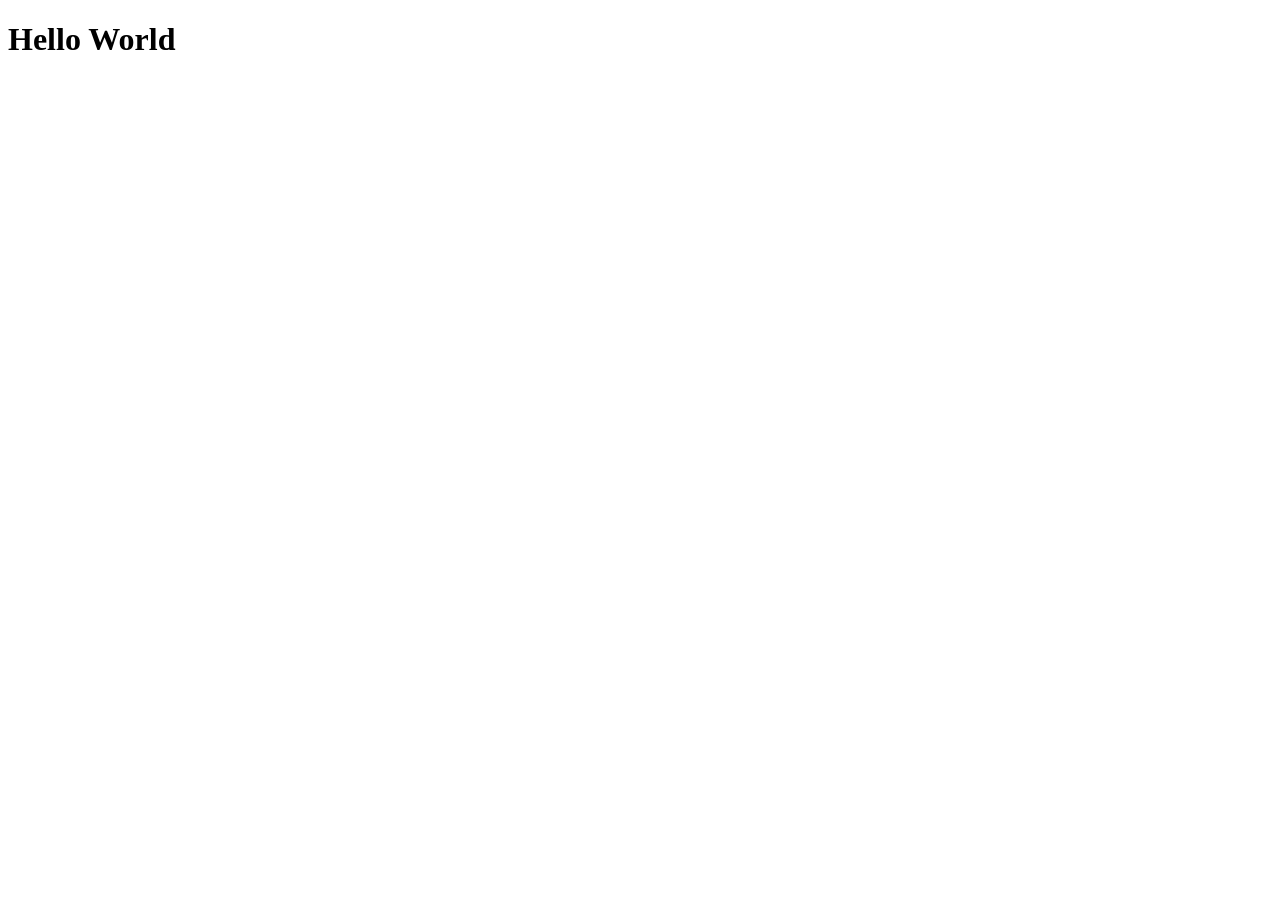
==== index.html @ a29b01ba "Create index.html with Hello World Co-authored-by: sbarth <1478929+sbarth@users.noreply.github.com>" ====
<!DOCTYPE html>
<html lang="en">
<head>
    <meta charset="UTF-8">
    <meta name="viewport" content="width=device-width, initial-scale=1.0">
    <title>Homepage</title>
</head>
<body>
    <h1>Hello World</h1>
</body>
</html>
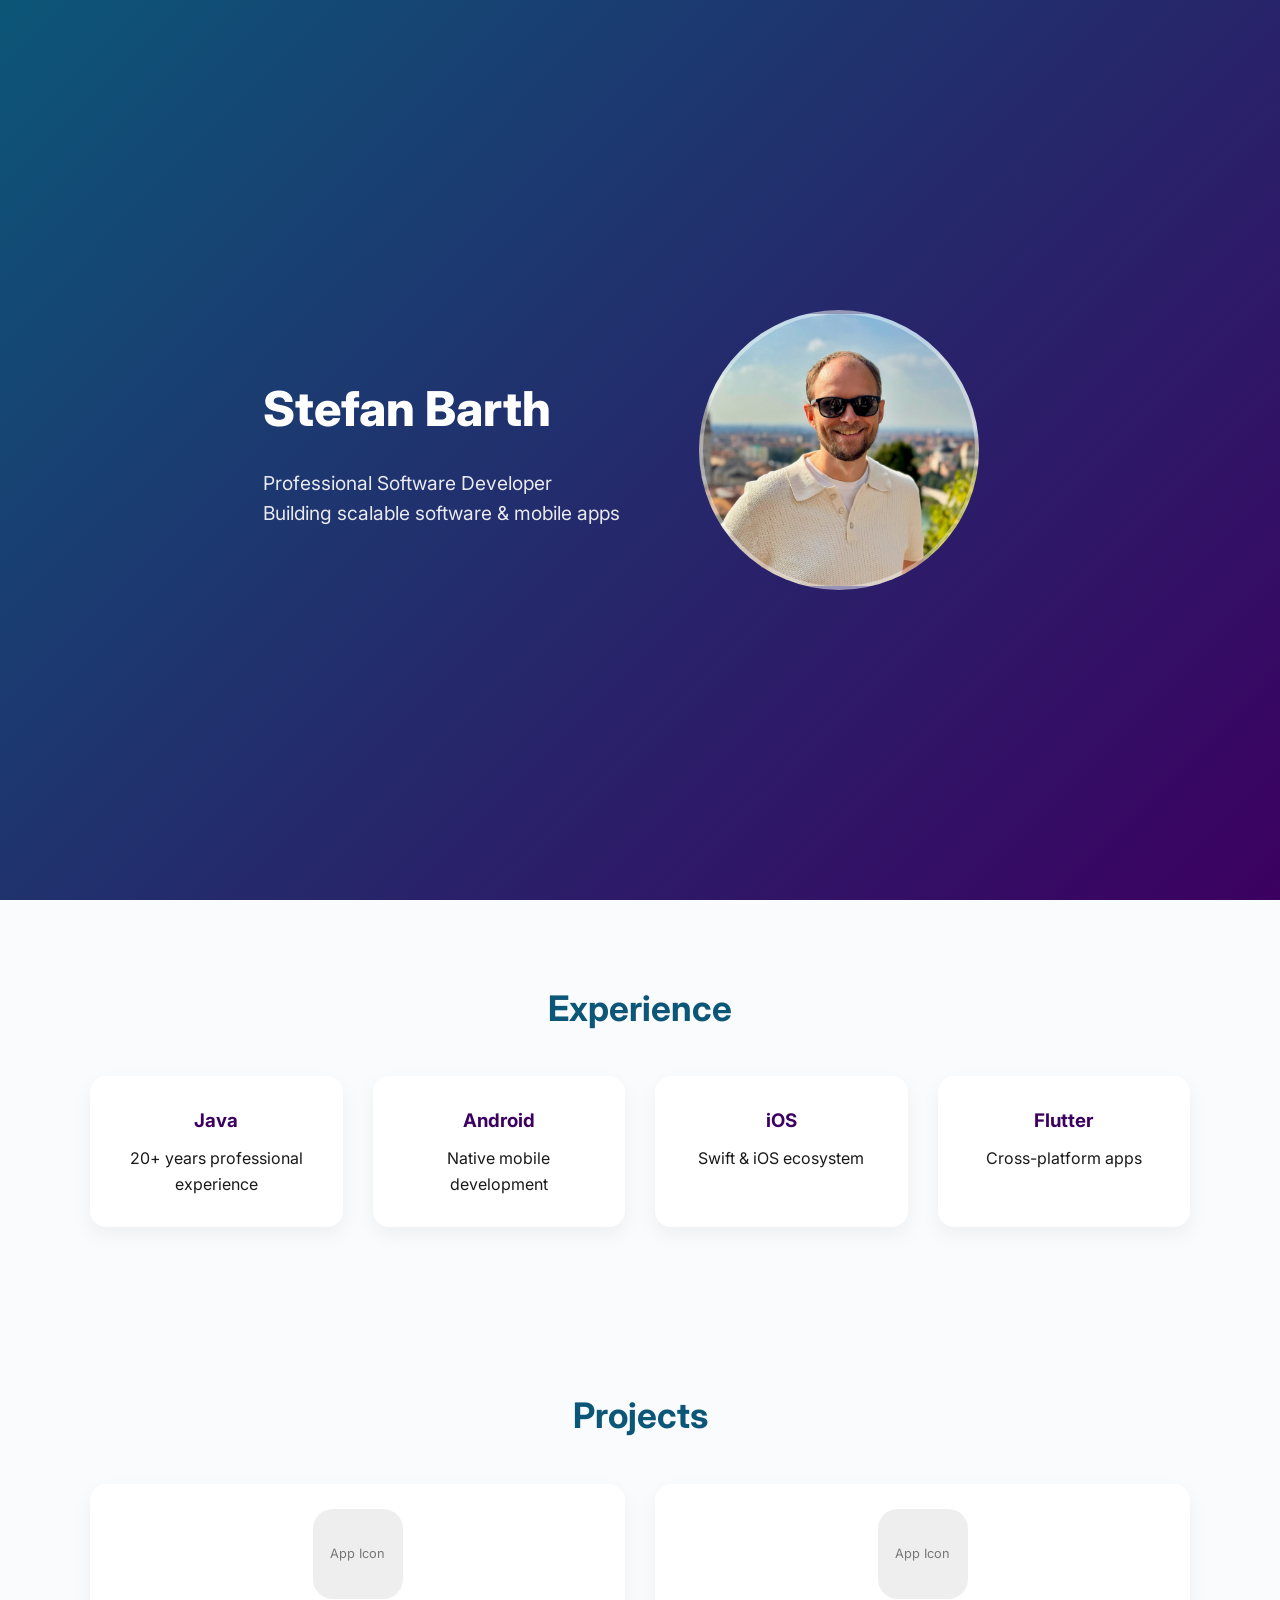
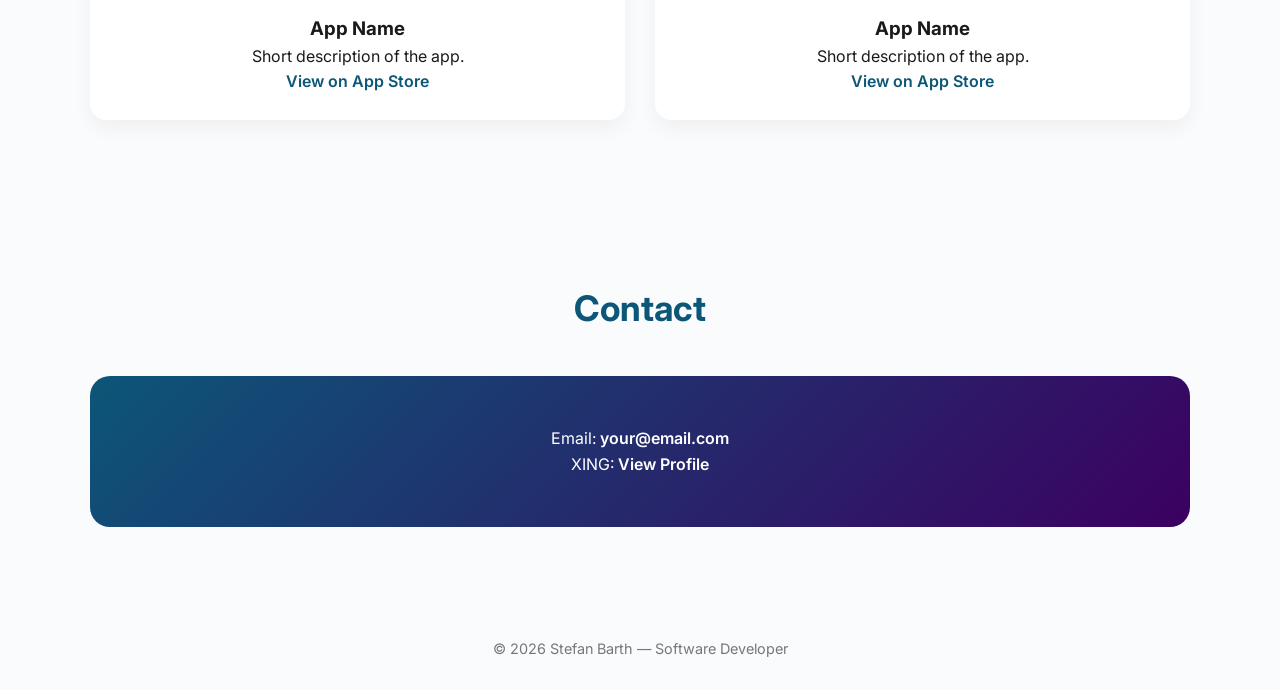
==== commit bc5b67ab: "Update homepage" ====
--- a/index.html
+++ b/index.html
@@ -1,11 +1,417 @@
 <!DOCTYPE html>
 <html lang="en">
 <head>
-    <meta charset="UTF-8">
-    <meta name="viewport" content="width=device-width, initial-scale=1.0">
-    <title>Homepage</title>
+<meta charset="UTF-8" />
+<meta name="viewport" content="width=device-width, initial-scale=1.0" />
+
+<title>Stefan Barth | Software Developer</title>
+
+<link href="https://fonts.googleapis.com/css2?family=Inter:wght@300;400;600;800&display=swap" rel="stylesheet">
+
+<style>
+
+:root {
+    --primary: #0C5678;
+    --secondary: #3C0061;
+    --light: #f9fbfd;
+    --dark: #1a1a1a;
+}
+
+/* Reset */
+* {
+    margin: 0;
+    padding: 0;
+    box-sizing: border-box;
+    font-family: "Inter", sans-serif;
+}
+
+body {
+    background: var(--light);
+    color: var(--dark);
+    line-height: 1.6;
+}
+
+section {
+    padding: 80px 20px;
+}
+
+.container {
+    max-width: 1100px;
+    margin: auto;
+}
+
+/* ================= Animations ================= */
+
+.fade-up {
+    opacity: 0;
+    transform: translateY(40px);
+    transition: all 0.8s ease;
+}
+
+.fade-up.visible {
+    opacity: 1;
+    transform: translateY(0);
+}
+
+/* Floating animation */
+@keyframes float {
+    0% { transform: translateY(0); }
+    50% { transform: translateY(-12px); }
+    100% { transform: translateY(0); }
+}
+
+/* ================= Header ================= */
+
+header {
+    min-height: 100vh;
+    display: flex;
+    align-items: center;
+    background: linear-gradient(
+        135deg,
+        var(--primary),
+        var(--secondary)
+    );
+    color: white;
+}
+
+.hero {
+    display: grid;
+    grid-template-columns: 1fr 1fr;
+    gap: 40px;
+    align-items: center;
+}
+
+.hero h1 {
+    font-size: 3rem;
+    font-weight: 800;
+    margin-bottom: 20px;
+}
+
+.hero p {
+    font-size: 1.2rem;
+    opacity: 0.9;
+}
+
+/* Profile Photo */
+.profile-photo {
+    width: 280px;
+    height: 280px;
+    background-color: rgba(255,255,255,0.2);
+    background-image: url("assets/images/profile.jpg"), url("assets/images/profile.jpeg");
+    background-size: cover;
+    background-position: center;
+    background-repeat: no-repeat;
+    border-radius: 50%;
+    display: flex;
+    align-items: center;
+    justify-content: center;
+    font-weight: 600;
+    margin: auto;
+    border: 4px solid rgba(255,255,255,0.4);
+
+    animation: float 6s ease-in-out infinite;
+}
+
+/* ================= Sections ================= */
+
+h2 {
+    font-size: 2.2rem;
+    margin-bottom: 40px;
+    text-align: center;
+    color: var(--primary);
+}
+
+/* ================= Experience ================= */
+
+.experience-grid {
+    display: grid;
+    grid-template-columns: repeat(auto-fit, minmax(220px, 1fr));
+    gap: 30px;
+}
+
+.experience-card {
+    background: white;
+    padding: 30px;
+    border-radius: 16px;
+    box-shadow: 0 8px 20px rgba(0,0,0,0.05);
+    text-align: center;
+
+    transition: all 0.3s ease;
+}
+
+.experience-card:hover {
+    transform: translateY(-8px) scale(1.02);
+    box-shadow: 0 15px 35px rgba(0,0,0,0.12);
+}
+
+.experience-card h3 {
+    margin-bottom: 10px;
+    color: var(--secondary);
+}
+
+/* ================= Projects ================= */
+
+.projects-grid {
+    display: grid;
+    grid-template-columns: repeat(auto-fit, minmax(260px, 1fr));
+    gap: 30px;
+}
+
+.project-card {
+    background: white;
+    padding: 25px;
+    border-radius: 16px;
+    box-shadow: 0 8px 20px rgba(0,0,0,0.05);
+    text-align: center;
+
+    transition: all 0.3s ease;
+}
+
+.project-card:hover {
+    transform: translateY(-10px);
+    box-shadow: 0 18px 40px rgba(0,0,0,0.12);
+}
+
+/* App Icon */
+.app-icon {
+    width: 90px;
+    height: 90px;
+    background: #eee;
+    border-radius: 20px;
+    margin: 0 auto 15px;
+    display: flex;
+    align-items: center;
+    justify-content: center;
+    font-size: 0.8rem;
+    color: #777;
+
+    transition: all 0.3s ease;
+}
+
+.project-card:hover .app-icon {
+    transform: scale(1.1) rotate(3deg);
+}
+
+/* ================= Links ================= */
+
+a {
+    color: var(--primary);
+    text-decoration: none;
+    font-weight: 600;
+    position: relative;
+}
+
+a::after {
+    content: "";
+    position: absolute;
+    width: 0%;
+    height: 2px;
+    background: var(--secondary);
+    left: 0;
+    bottom: -3px;
+    transition: 0.3s;
+}
+
+a:hover::after {
+    width: 100%;
+}
+
+/* ================= Contact ================= */
+
+.contact-box {
+    background: linear-gradient(
+        135deg,
+        var(--primary),
+        var(--secondary)
+    );
+    color: white;
+    padding: 50px 30px;
+    border-radius: 20px;
+    text-align: center;
+}
+
+.contact-box a {
+    color: white;
+}
+
+/* ================= Footer ================= */
+
+footer {
+    text-align: center;
+    padding: 30px;
+    font-size: 0.9rem;
+    color: #777;
+}
+
+/* ================= Responsive ================= */
+
+@media (max-width: 768px) {
+
+    .hero {
+        grid-template-columns: 1fr;
+        text-align: center;
+    }
+
+    .hero h1 {
+        font-size: 2.3rem;
+    }
+
+    .profile-photo {
+        width: 220px;
+        height: 220px;
+    }
+}
+
+</style>
 </head>
+
 <body>
-    <h1>Hello World</h1>
+
+<!-- ================= Hero ================= -->
+
+<header>
+    <div class="container hero fade-up">
+
+        <div>
+            <h1>Stefan Barth</h1>
+            <p>
+                Professional Software Developer<br />
+                Building scalable software & mobile apps
+            </p>
+        </div>
+
+        <div class="profile-photo" />
+
+    </div>
+</header>
+
+<!-- ================= Experience ================= -->
+
+<section class="fade-up">
+<div class="container">
+
+<h2>Experience</h2>
+
+<div class="experience-grid">
+
+    <div class="experience-card">
+        <h3>Java</h3>
+        <p>20+ years professional experience</p>
+    </div>
+
+    <div class="experience-card">
+        <h3>Android</h3>
+        <p>Native mobile development</p>
+    </div>
+
+    <div class="experience-card">
+        <h3>iOS</h3>
+        <p>Swift & iOS ecosystem</p>
+    </div>
+
+    <div class="experience-card">
+        <h3>Flutter</h3>
+        <p>Cross-platform apps</p>
+    </div>
+
+</div>
+
+</div>
+</section>
+
+<!-- ================= Projects ================= -->
+
+<section class="fade-up">
+<div class="container">
+
+<h2>Projects</h2>
+
+<div class="projects-grid">
+
+<div class="project-card">
+
+    <div class="app-icon">App Icon</div>
+
+    <h3>App Name</h3>
+
+    <p>Short description of the app.</p>
+
+    <a href="#">View on App Store</a>
+
+</div>
+
+<div class="project-card">
+
+    <div class="app-icon">App Icon</div>
+
+    <h3>App Name</h3>
+
+    <p>Short description of the app.</p>
+
+    <a href="#">View on App Store</a>
+
+</div>
+
+</div>
+
+</div>
+</section>
+
+<!-- ================= Contact ================= -->
+
+<section class="fade-up">
+<div class="container">
+
+<h2>Contact</h2>
+
+<div class="contact-box">
+
+<p>
+Email:
+<a href="mailto:your@email.com">your@email.com</a>
+</p>
+
+<p>
+XING:
+<a href="https://www.xing.com/profile/your-profile" target="_blank">
+View Profile
+</a>
+</p>
+
+</div>
+
+</div>
+</section>
+
+<!-- ================= Footer ================= -->
+
+<footer>
+© 2026 Stefan Barth — Software Developer
+</footer>
+
+<!-- ================= JS: Scroll Animation ================= -->
+
+<script>
+
+const observer = new IntersectionObserver((entries) => {
+
+    entries.forEach(entry => {
+
+        if (entry.isIntersecting) {
+            entry.target.classList.add("visible");
+        }
+
+    });
+
+}, {
+    threshold: 0.2
+});
+
+document.querySelectorAll(".fade-up").forEach(el => {
+    observer.observe(el);
+});
+
+</script>
+
 </body>
-</html>
+</html>
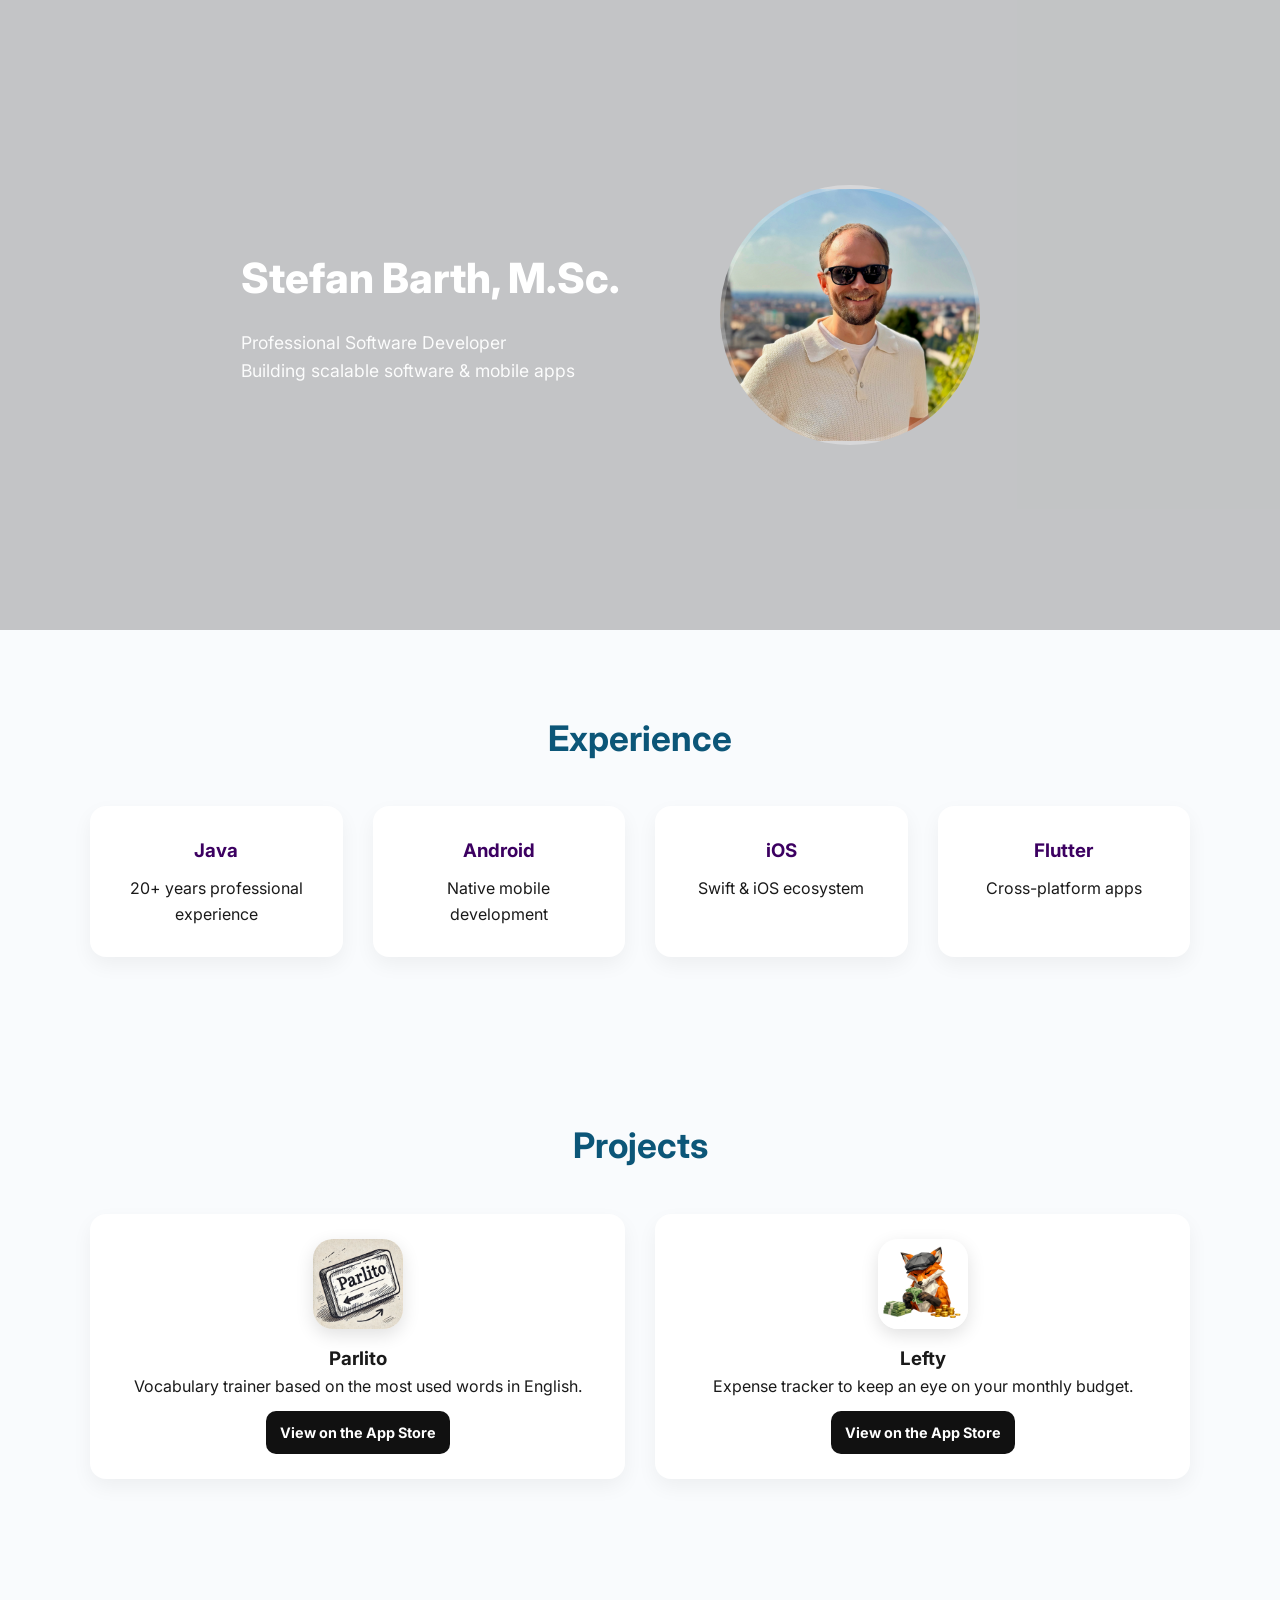
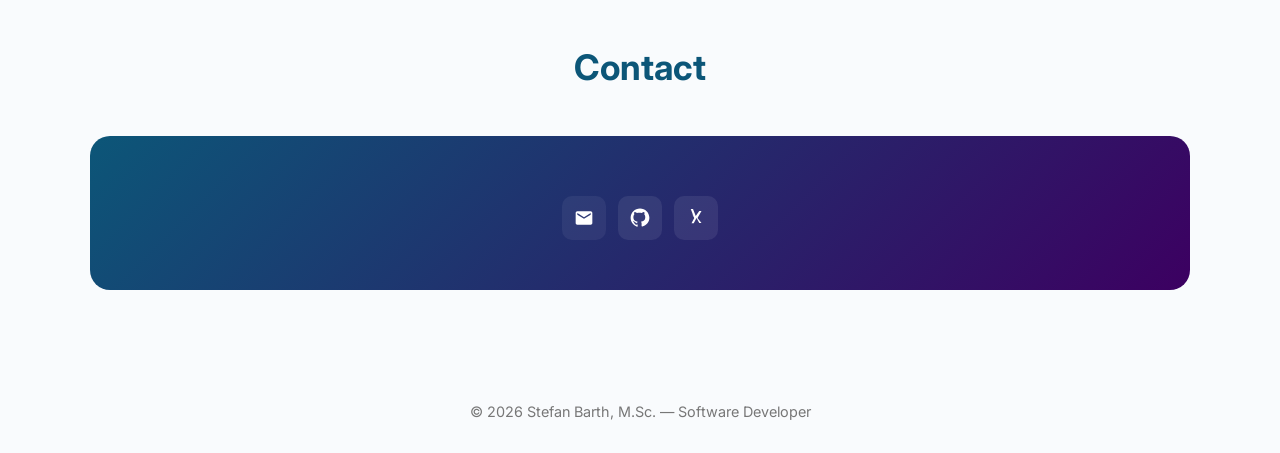
==== commit 8b7f1eba: "Update page" ====
--- a/index.html
+++ b/index.html
@@ -4,265 +4,11 @@
 <meta charset="UTF-8" />
 <meta name="viewport" content="width=device-width, initial-scale=1.0" />
 
-<title>Stefan Barth | Software Developer</title>
+<title data-i18n="pageTitle">Stefan Barth | Software Developer</title>
 
 <link href="https://fonts.googleapis.com/css2?family=Inter:wght@300;400;600;800&display=swap" rel="stylesheet">
 
-<style>
-
-:root {
-    --primary: #0C5678;
-    --secondary: #3C0061;
-    --light: #f9fbfd;
-    --dark: #1a1a1a;
-}
-
-/* Reset */
-* {
-    margin: 0;
-    padding: 0;
-    box-sizing: border-box;
-    font-family: "Inter", sans-serif;
-}
-
-body {
-    background: var(--light);
-    color: var(--dark);
-    line-height: 1.6;
-}
-
-section {
-    padding: 80px 20px;
-}
-
-.container {
-    max-width: 1100px;
-    margin: auto;
-}
-
-/* ================= Animations ================= */
-
-.fade-up {
-    opacity: 0;
-    transform: translateY(40px);
-    transition: all 0.8s ease;
-}
-
-.fade-up.visible {
-    opacity: 1;
-    transform: translateY(0);
-}
-
-/* Floating animation */
-@keyframes float {
-    0% { transform: translateY(0); }
-    50% { transform: translateY(-12px); }
-    100% { transform: translateY(0); }
-}
-
-/* ================= Header ================= */
-
-header {
-    min-height: 100vh;
-    display: flex;
-    align-items: center;
-    background: linear-gradient(
-        135deg,
-        var(--primary),
-        var(--secondary)
-    );
-    color: white;
-}
-
-.hero {
-    display: grid;
-    grid-template-columns: 1fr 1fr;
-    gap: 40px;
-    align-items: center;
-}
-
-.hero h1 {
-    font-size: 3rem;
-    font-weight: 800;
-    margin-bottom: 20px;
-}
-
-.hero p {
-    font-size: 1.2rem;
-    opacity: 0.9;
-}
-
-/* Profile Photo */
-.profile-photo {
-    width: 280px;
-    height: 280px;
-    background-color: rgba(255,255,255,0.2);
-    background-image: url("assets/images/profile.jpg"), url("assets/images/profile.jpeg");
-    background-size: cover;
-    background-position: center;
-    background-repeat: no-repeat;
-    border-radius: 50%;
-    display: flex;
-    align-items: center;
-    justify-content: center;
-    font-weight: 600;
-    margin: auto;
-    border: 4px solid rgba(255,255,255,0.4);
-
-    animation: float 6s ease-in-out infinite;
-}
-
-/* ================= Sections ================= */
-
-h2 {
-    font-size: 2.2rem;
-    margin-bottom: 40px;
-    text-align: center;
-    color: var(--primary);
-}
-
-/* ================= Experience ================= */
-
-.experience-grid {
-    display: grid;
-    grid-template-columns: repeat(auto-fit, minmax(220px, 1fr));
-    gap: 30px;
-}
-
-.experience-card {
-    background: white;
-    padding: 30px;
-    border-radius: 16px;
-    box-shadow: 0 8px 20px rgba(0,0,0,0.05);
-    text-align: center;
-
-    transition: all 0.3s ease;
-}
-
-.experience-card:hover {
-    transform: translateY(-8px) scale(1.02);
-    box-shadow: 0 15px 35px rgba(0,0,0,0.12);
-}
-
-.experience-card h3 {
-    margin-bottom: 10px;
-    color: var(--secondary);
-}
-
-/* ================= Projects ================= */
-
-.projects-grid {
-    display: grid;
-    grid-template-columns: repeat(auto-fit, minmax(260px, 1fr));
-    gap: 30px;
-}
-
-.project-card {
-    background: white;
-    padding: 25px;
-    border-radius: 16px;
-    box-shadow: 0 8px 20px rgba(0,0,0,0.05);
-    text-align: center;
-
-    transition: all 0.3s ease;
-}
-
-.project-card:hover {
-    transform: translateY(-10px);
-    box-shadow: 0 18px 40px rgba(0,0,0,0.12);
-}
-
-/* App Icon */
-.app-icon {
-    width: 90px;
-    height: 90px;
-    background: #eee;
-    border-radius: 20px;
-    margin: 0 auto 15px;
-    display: flex;
-    align-items: center;
-    justify-content: center;
-    font-size: 0.8rem;
-    color: #777;
-
-    transition: all 0.3s ease;
-}
-
-.project-card:hover .app-icon {
-    transform: scale(1.1) rotate(3deg);
-}
-
-/* ================= Links ================= */
-
-a {
-    color: var(--primary);
-    text-decoration: none;
-    font-weight: 600;
-    position: relative;
-}
-
-a::after {
-    content: "";
-    position: absolute;
-    width: 0%;
-    height: 2px;
-    background: var(--secondary);
-    left: 0;
-    bottom: -3px;
-    transition: 0.3s;
-}
-
-a:hover::after {
-    width: 100%;
-}
-
-/* ================= Contact ================= */
-
-.contact-box {
-    background: linear-gradient(
-        135deg,
-        var(--primary),
-        var(--secondary)
-    );
-    color: white;
-    padding: 50px 30px;
-    border-radius: 20px;
-    text-align: center;
-}
-
-.contact-box a {
-    color: white;
-}
-
-/* ================= Footer ================= */
-
-footer {
-    text-align: center;
-    padding: 30px;
-    font-size: 0.9rem;
-    color: #777;
-}
-
-/* ================= Responsive ================= */
-
-@media (max-width: 768px) {
-
-    .hero {
-        grid-template-columns: 1fr;
-        text-align: center;
-    }
-
-    .hero h1 {
-        font-size: 2.3rem;
-    }
-
-    .profile-photo {
-        width: 220px;
-        height: 220px;
-    }
-}
-
-</style>
+<link rel="stylesheet" href="assets/style.css">
 </head>
 
 <body>
@@ -272,15 +18,24 @@
 <header>
     <div class="container hero fade-up">
 
-        <div>
-            <h1>Stefan Barth</h1>
-            <p>
+        <div class="hero-left">
+            <div class="hero-top">
+                <div class="title">
+                    <h1>Stefan Barth, M.Sc.</h1>
+                </div>
+                <div class="lang-toggle" aria-hidden>
+                    <button id="lang-en" class="lang-btn active">EN</button>
+                    <button id="lang-de" class="lang-btn">DE</button>
+                </div>
+            </div>
+
+            <p id="hero-tagline">
                 Professional Software Developer<br />
                 Building scalable software & mobile apps
             </p>
         </div>
 
-        <div class="profile-photo" />
+        <div class="profile-photo" role="img" aria-label="Profile photo"></div>
 
     </div>
 </header>
@@ -290,28 +45,28 @@
 <section class="fade-up">
 <div class="container">
 
-<h2>Experience</h2>
+<h2 data-i18n="experience">Experience</h2>
 
 <div class="experience-grid">
 
     <div class="experience-card">
         <h3>Java</h3>
-        <p>20+ years professional experience</p>
+    <p data-i18n="expYears">20+ years professional experience</p>
     </div>
 
     <div class="experience-card">
         <h3>Android</h3>
-        <p>Native mobile development</p>
+        <p data-i18n="expAndroid">Native mobile development</p>
     </div>
 
     <div class="experience-card">
         <h3>iOS</h3>
-        <p>Swift & iOS ecosystem</p>
+        <p data-i18n="expIOS">Swift & iOS ecosystem</p>
     </div>
 
     <div class="experience-card">
         <h3>Flutter</h3>
-        <p>Cross-platform apps</p>
+        <p data-i18n="expFlutter">Cross-platform apps</p>
     </div>
 
 </div>
@@ -324,31 +79,35 @@
 <section class="fade-up">
 <div class="container">
 
-<h2>Projects</h2>
+<h2 data-i18n="projects">Projects</h2>
 
 <div class="projects-grid">
 
-<div class="project-card">
+<div class="project-card" id="parlito">
 
-    <div class="app-icon">App Icon</div>
+    <div class="app-icon app-icon--parlito" aria-hidden></div>
 
-    <h3>App Name</h3>
+    <h3>Parlito</h3>
 
-    <p>Short description of the app.</p>
+    <p data-i18n-desc-parlito>Vocabulary trainer based on the most used words in English.</p>
 
-    <a href="#">View on App Store</a>
+    <div class="badges">
+    <a class="store-badge" data-i18n="storeBadge" href="https://apps.apple.com/us/app/parlito/id6627338671" target="_blank" rel="noopener noreferrer">View on the App Store</a>
+    </div>
 
 </div>
 
-<div class="project-card">
+<div class="project-card" id="lefty">
 
-    <div class="app-icon">App Icon</div>
+    <div class="app-icon app-icon--lefty" aria-hidden></div>
 
-    <h3>App Name</h3>
+    <h3>Lefty</h3>
 
-    <p>Short description of the app.</p>
+    <p data-i18n-desc-lefty>Expense tracker to keep an eye on your monthly budget.</p>
 
-    <a href="#">View on App Store</a>
+    <div class="badges">
+    <a class="store-badge" data-i18n="storeBadge" href="https://apps.apple.com/us/app/lefty-budget-tracker/id6758635422" target="_blank" rel="noopener noreferrer">View on the App Store</a>
+    </div>
 
 </div>
 
@@ -362,21 +121,32 @@
 <section class="fade-up">
 <div class="container">
 
-<h2>Contact</h2>
+<h2 data-i18n="contact">Contact</h2>
 
 <div class="contact-box">
 
-<p>
-Email:
-<a href="mailto:your@email.com">your@email.com</a>
-</p>
+<div class="social-links" aria-label="Social links">
+    <a class="contact-email" href="mailto:parlito.app@gmail.com">
+        <!-- Envelope SVG -->
+        <svg viewBox="0 0 24 24" aria-hidden="true" focusable="false">
+            <path d="M20 4H4c-1.1 0-2 .9-2 2v12c0 1.1.9 2 2 2h16c1.1 0 2-.9 2-2V6c0-1.1-.9-2-2-2zm0 4l-8 5L4 8V6l8 5 8-5v2z"></path>
+        </svg>
+    </a>
 
-<p>
-XING:
-<a href="https://www.xing.com/profile/your-profile" target="_blank">
-View Profile
-</a>
-</p>
+    <a href="https://github.com/sbarth" class="social-link" target="_blank" rel="noopener noreferrer" aria-label="GitHub">
+        <!-- GitHub SVG -->
+        <svg viewBox="0 0 24 24" aria-hidden="true" focusable="false">
+            <path d="M12 0.5C5.73 0.5 0.75 5.48 0.75 11.75c0 4.96 3.22 9.16 7.69 10.64.56.1.76-.24.76-.54 0-.27-.01-1-.02-1.96-3.13.68-3.79-1.51-3.79-1.51-.51-1.3-1.25-1.65-1.25-1.65-1.02-.7.08-.69.08-.69 1.13.08 1.72 1.16 1.72 1.16 1 .17 2.03.77 2.53 1.4.08-1.09.39-1.81.71-2.23-2.5-.28-5.13-1.25-5.13-5.56 0-1.23.44-2.23 1.16-3.02-.12-.29-.5-1.45.11-3.02 0 0 .94-.3 3.08 1.16.89-.25 1.84-.38 2.79-.38.95 0 1.9.13 2.79.38 2.14-1.46 3.08-1.16 3.08-1.16.61 1.57.23 2.73.11 3.02.72.79 1.16 1.79 1.16 3.02 0 4.31-2.64 5.28-5.15 5.56.4.35.75 1.05.75 2.12 0 1.53-.01 2.76-.01 3.14 0 .3.2.65.77.54C20.03 20.91 23.25 16.71 23.25 11.75 23.25 5.48 18.27 0.5 12 0.5z"></path>
+        </svg>
+    </a>
+
+    <a href="https://www.xing.com/profile/Stefan_Barth33" class="social-link" target="_blank" rel="noopener noreferrer" aria-label="XING">
+        <!-- XING SVG (simplified mark) -->
+        <svg viewBox="0 0 24 24" aria-hidden="true" focusable="false">
+            <path d="M6.6 5.6L9.9 12l-3.3 6.4h2.7l3.3-6.4L15.9 18h2.7L13.8 12l4.8-8.4h-2.7L11.7 9.6 8.4 1.2H5.7L9 9.6 6.6 5.6z"></path>
+        </svg>
+    </a>
+</div>
 
 </div>
 
@@ -386,32 +156,10 @@
 <!-- ================= Footer ================= -->
 
 <footer>
-© 2026 Stefan Barth — Software Developer
+    <span data-i18n="footer">© 2026 Stefan Barth, M.Sc. — Software Developer</span>
 </footer>
 
-<!-- ================= JS: Scroll Animation ================= -->
-
-<script>
-
-const observer = new IntersectionObserver((entries) => {
-
-    entries.forEach(entry => {
-
-        if (entry.isIntersecting) {
-            entry.target.classList.add("visible");
-        }
-
-    });
-
-}, {
-    threshold: 0.2
-});
-
-document.querySelectorAll(".fade-up").forEach(el => {
-    observer.observe(el);
-});
-
-</script>
+<script src="assets/main.js"></script>
 
 </body>
 </html>
--- a/assets/style.css
+++ b/assets/style.css
@@ -0,0 +1,384 @@
+/* Base variables */
+:root {
+    --primary: #0C5678;
+    --secondary: #3C0061;
+    --light: #f9fbfd;
+    --dark: #1a1a1a;
+}
+
+/* Reset */
+* {
+    margin: 0;
+    padding: 0;
+    box-sizing: border-box;
+    font-family: "Inter", sans-serif;
+}
+
+body {
+    background: var(--light);
+    color: var(--dark);
+    line-height: 1.6;
+}
+
+section {
+    padding: 80px 20px;
+}
+
+.container {
+    max-width: 1100px;
+    margin: auto;
+}
+
+/* ================= Animations ================= */
+.fade-up {
+    opacity: 0;
+    transform: translateY(40px);
+    transition: all 0.8s ease;
+}
+
+.fade-up.visible {
+    opacity: 1;
+    transform: translateY(0);
+}
+
+/* Floating animation */
+@keyframes float {
+    0% { transform: translateY(0); }
+    50% { transform: translateY(-12px); }
+    100% { transform: translateY(0); }
+}
+
+/* ================= Header ================= */
+header {
+    min-height: 70vh;
+    display: flex;
+    align-items: center;
+    /* Use the background image directly without blending to avoid color tint */
+    background-image: url("../assets/images/background-header.jpeg");
+    background-size: cover;
+    background-position: center;
+    background-repeat: no-repeat;
+    color: white;
+    padding: 60px 0;
+    position: relative;
+}
+
+/* neutral overlay for legibility (no color tint) */
+header::before {
+    content: "";
+    position: absolute;
+    inset: 0;
+    background: rgba(0,0,0,0.22);
+    pointer-events: none;
+}
+
+header .container {
+    position: relative;
+    z-index: 1;
+}
+
+.hero {
+    display: grid;
+    grid-template-columns: 1fr 1fr;
+    gap: 40px;
+    align-items: center;
+}
+
+.hero-top {
+    display: flex;
+    justify-content: space-between;
+    align-items: center;
+    gap: 20px;
+}
+
+.title h1 {
+    font-size: 2.6rem;
+    font-weight: 800;
+}
+
+.hero p {
+    font-size: 1.1rem;
+    opacity: 0.95;
+    margin-top: 18px;
+}
+
+/* Ensure the hero tagline respects line breaks and can wrap on narrow screens */
+#hero-tagline {
+    /* respect explicit newlines (from JS or plain text) and <br/> */
+    white-space: pre-line;
+    /* allow long words or URLs to break if needed */
+    overflow-wrap: anywhere;
+}
+
+.lang-toggle {
+    /* Hidden: translation buttons are not shown in the UI */
+    display: none;
+    gap: 8px;
+}
+
+.lang-btn {
+    background: rgba(255,255,255,0.12);
+    color: white;
+    border: none;
+    padding: 6px 10px;
+    border-radius: 8px;
+    cursor: pointer;
+    font-weight: 700;
+}
+
+.lang-btn.active {
+    background: rgba(255,255,255,0.22);
+}
+
+/* Profile Photo */
+.profile-photo {
+    width: 260px;
+    height: 260px;
+    background-color: rgba(255,255,255,0.12);
+    background-image: url("../assets/images/profile.jpeg");
+    background-size: cover;
+    background-position: center;
+    background-repeat: no-repeat;
+    border-radius: 50%;
+    display: flex;
+    align-items: center;
+    justify-content: center;
+    font-weight: 600;
+    margin: auto;
+    border: 4px solid rgba(255,255,255,0.24);
+    animation: float 6s ease-in-out infinite;
+}
+
+/* ================= Sections ================= */
+h2 {
+    font-size: 2.2rem;
+    margin-bottom: 40px;
+    text-align: center;
+    color: var(--primary);
+}
+
+/* ================= Experience ================= */
+.experience-grid {
+    display: grid;
+    grid-template-columns: repeat(auto-fit, minmax(220px, 1fr));
+    gap: 30px;
+}
+
+.experience-card {
+    background: white;
+    padding: 30px;
+    border-radius: 16px;
+    box-shadow: 0 8px 20px rgba(0,0,0,0.05);
+    text-align: center;
+    transition: all 0.3s ease;
+}
+
+.experience-card:hover {
+    transform: translateY(-8px) scale(1.02);
+    box-shadow: 0 15px 35px rgba(0,0,0,0.12);
+}
+
+.experience-card h3 {
+    margin-bottom: 10px;
+    color: var(--secondary);
+}
+
+/* ================= Projects ================= */
+.projects-grid {
+    display: grid;
+    grid-template-columns: repeat(auto-fit, minmax(260px, 1fr));
+    gap: 30px;
+}
+
+.project-card {
+    background: white;
+    padding: 25px;
+    border-radius: 16px;
+    box-shadow: 0 8px 20px rgba(0,0,0,0.05);
+    text-align: center;
+    transition: all 0.3s ease;
+}
+
+.project-card:hover {
+    transform: translateY(-10px);
+    box-shadow: 0 18px 40px rgba(0,0,0,0.12);
+}
+
+/* App Icon */
+.app-icon {
+    width: 90px;
+    height: 90px;
+    background: linear-gradient(135deg, #ffffff, #f0f0f0);
+    border-radius: 20px;
+    margin: 0 auto 15px;
+    display: flex;
+    align-items: center;
+    justify-content: center;
+    font-size: 1.6rem;
+    color: var(--primary);
+    font-weight: 800;
+    transition: all 0.3s ease;
+    /* ensure image icons cover the box when used */
+    background-size: cover;
+    background-position: center;
+    background-repeat: no-repeat;
+    /* subtle outer shadow to lift the icon */
+    box-shadow: 0 6px 18px rgba(0,0,0,0.12);
+}
+
+.project-card:hover .app-icon {
+    transform: scale(1.1) rotate(3deg);
+    /* stronger shadow on hover for a lifted effect */
+    box-shadow: 0 16px 40px rgba(0,0,0,0.16);
+}
+
+/* Specific app icon images (located in assets/images/) */
+.app-icon--parlito {
+    background: url("images/app_icon-parlito.png") center/cover no-repeat;
+    background-color: transparent; /* hide the gradient */
+}
+
+.app-icon--lefty {
+    background: url("images/app_icon-lefty.png") center/cover no-repeat;
+    background-color: transparent; /* hide the gradient */
+}
+
+/* Badges */
+.badges {
+    margin-top: 12px;
+}
+
+.store-badge {
+    display: inline-block;
+    background: #111;
+    color: white;
+    padding: 10px 14px;
+    border-radius: 10px;
+    font-weight: 700;
+    text-decoration: none;
+    font-size: 0.9rem;
+}
+
+/* ================= Links ================= */
+a {
+    color: var(--primary);
+    text-decoration: none;
+    font-weight: 600;
+    position: relative;
+}
+
+a::after {
+    content: "";
+    position: absolute;
+    width: 0%;
+    height: 2px;
+    background: var(--secondary);
+    left: 0;
+    bottom: -3px;
+    transition: 0.3s;
+}
+
+a:hover::after {
+    width: 100%;
+}
+
+/* ================= Contact ================= */
+.contact-box {
+    background: linear-gradient(135deg, var(--primary), var(--secondary));
+    color: white;
+    padding: 50px 30px;
+    border-radius: 20px;
+    text-align: center;
+}
+
+.contact-box a {
+    color: white;
+}
+
+/* Social links (icons) */
+.social-links {
+    display: flex;
+    gap: 12px;
+    justify-content: center;
+    align-items: center;
+    margin-top: 10px;
+}
+
+.social-link {
+    display: inline-flex;
+    width: 44px;
+    height: 44px;
+    border-radius: 10px;
+    background: rgba(255,255,255,0.08);
+    align-items: center;
+    justify-content: center;
+    color: white;
+    text-decoration: none;
+    transition: all 0.15s ease;
+}
+
+.social-link svg {
+    width: 20px;
+    height: 20px;
+    fill: white;
+}
+
+.social-link:hover {
+    transform: translateY(-3px);
+    background: rgba(255,255,255,0.16);
+}
+
+/* Contact email styling */
+.contact-email {
+    display: inline-flex;
+    gap: 10px;
+    align-items: center;
+    color: white;
+    text-decoration: none;
+    background: rgba(255,255,255,0.06);
+    padding: 0 12px;
+    border-radius: 10px;
+    font-weight: 700;
+    height: 44px; /* match .social-link height */
+}
+
+.contact-email svg {
+    width: 20px;
+    height: 20px;
+    fill: white;
+}
+
+.contact-email:hover {
+    transform: translateY(-2px);
+    background: rgba(255,255,255,0.12);
+}
+
+/* ================= Footer ================= */
+footer {
+    text-align: center;
+    padding: 30px;
+    font-size: 0.9rem;
+    color: #777;
+}
+
+/* ================= Responsive ================= */
+@media (max-width: 900px) {
+    .hero {
+        grid-template-columns: 1fr;
+        text-align: center;
+    }
+
+    .hero h1 {
+        font-size: 2.3rem;
+    }
+
+    .profile-photo {
+        width: 200px;
+        height: 200px;
+    }
+
+    .hero-top {
+        flex-direction: column;
+        gap: 12px;
+    }
+}
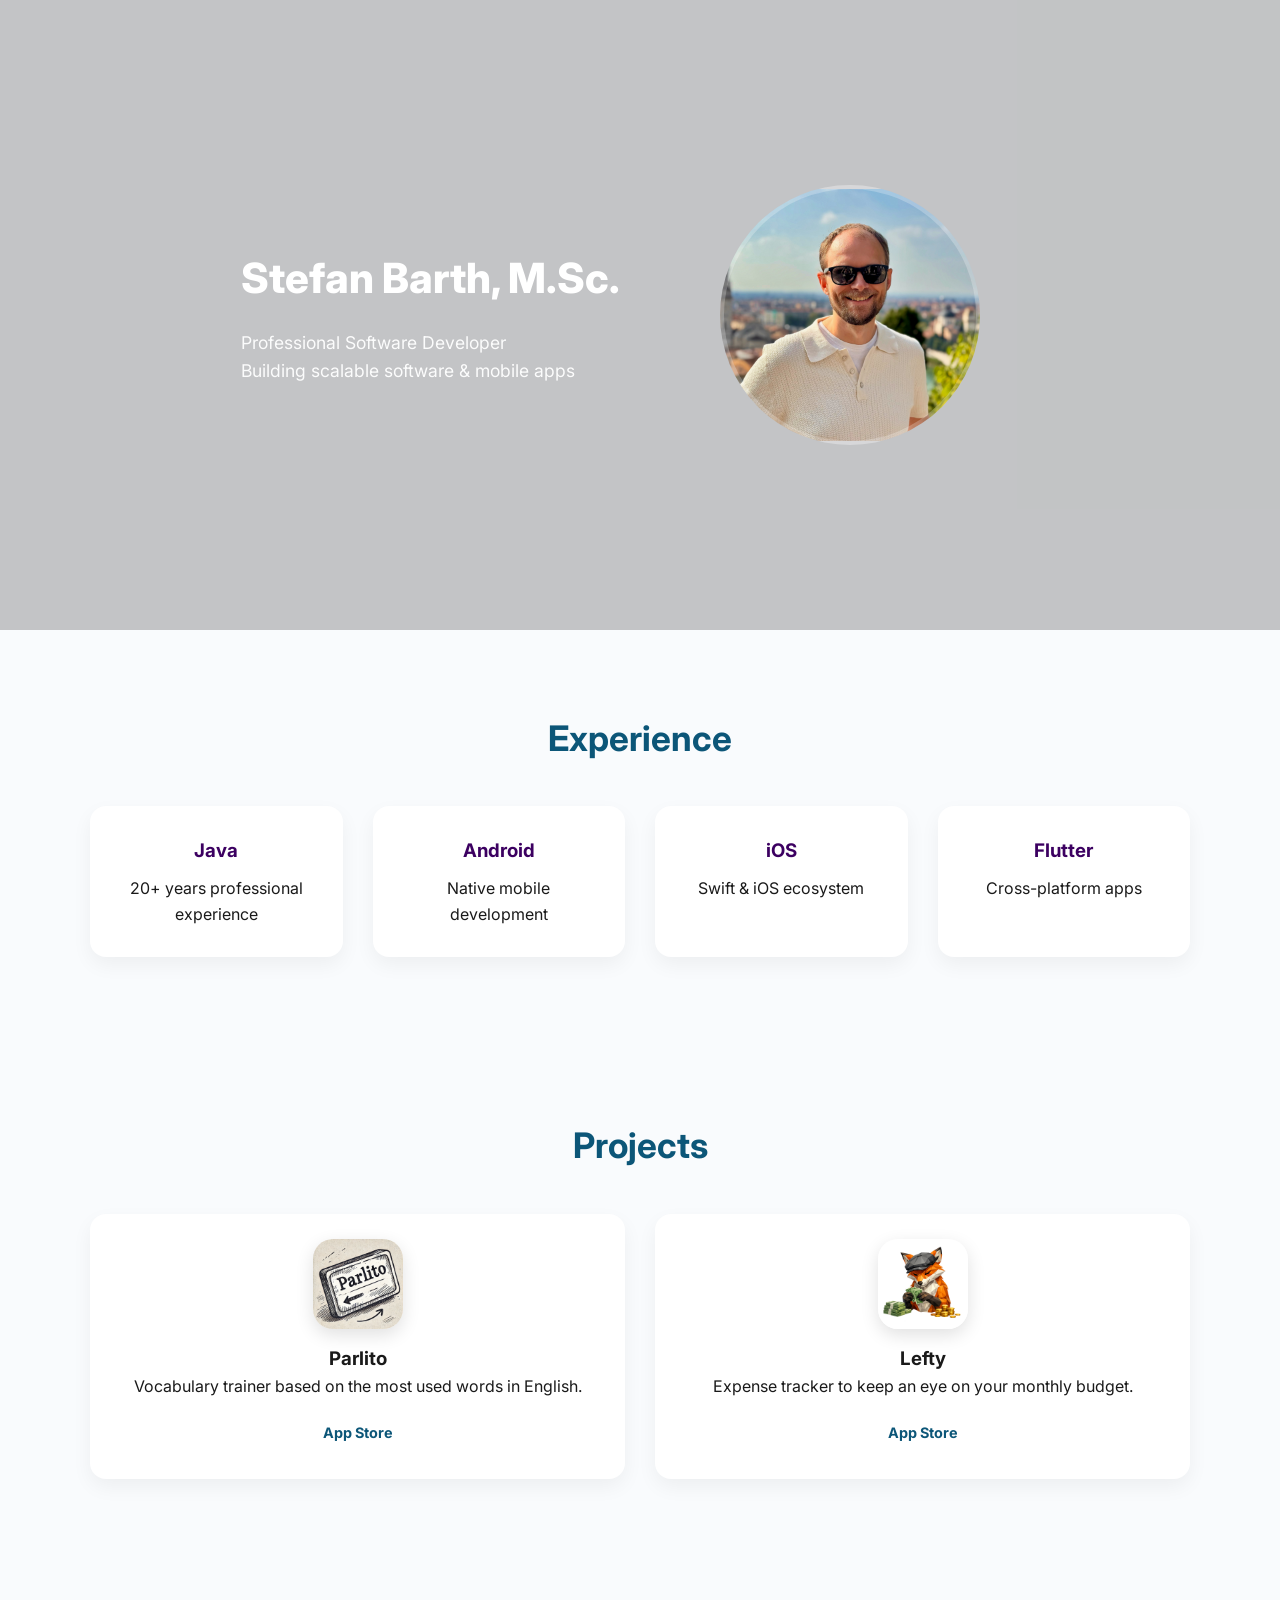
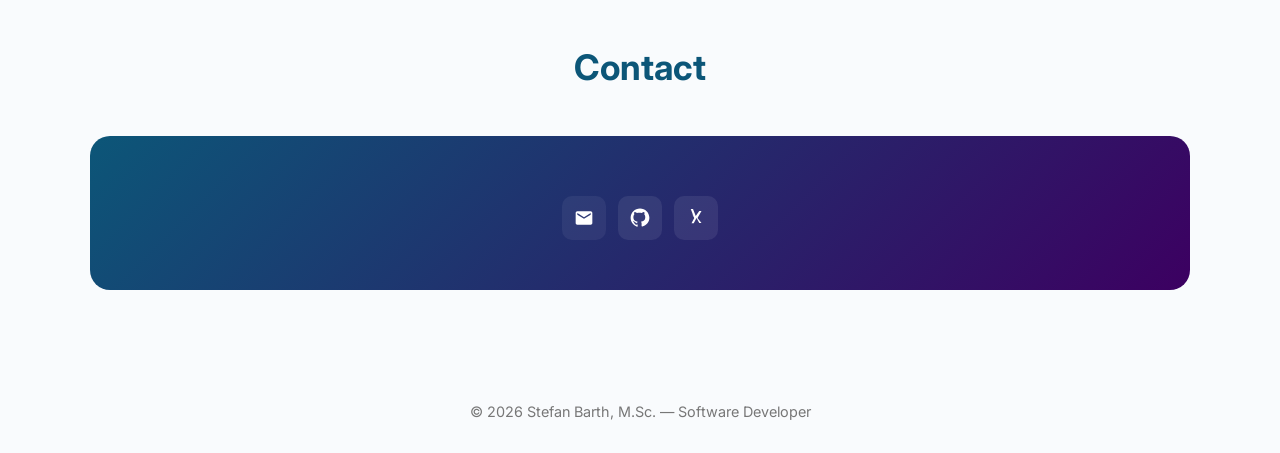
==== commit bf066daf: "Change button style" ====
--- a/index.html
+++ b/index.html
@@ -92,7 +92,7 @@
     <p data-i18n-desc-parlito>Vocabulary trainer based on the most used words in English.</p>
 
     <div class="badges">
-    <a class="store-badge" data-i18n="storeBadge" href="https://apps.apple.com/us/app/parlito/id6627338671" target="_blank" rel="noopener noreferrer">View on the App Store</a>
+    <a class="store-badge" data-i18n="storeBadge" href="https://apps.apple.com/us/app/parlito/id6627338671" target="_blank" rel="noopener noreferrer">App Store</a>
     </div>
 
 </div>
@@ -106,7 +106,7 @@
     <p data-i18n-desc-lefty>Expense tracker to keep an eye on your monthly budget.</p>
 
     <div class="badges">
-    <a class="store-badge" data-i18n="storeBadge" href="https://apps.apple.com/us/app/lefty-budget-tracker/id6758635422" target="_blank" rel="noopener noreferrer">View on the App Store</a>
+    <a class="store-badge" data-i18n="storeBadge" href="https://apps.apple.com/us/app/lefty-budget-tracker/id6758635422" target="_blank" rel="noopener noreferrer">App Store</a>
     </div>
 
 </div>
--- a/assets/style.css
+++ b/assets/style.css
@@ -250,8 +250,8 @@
 
 .store-badge {
     display: inline-block;
-    background: #111;
-    color: white;
+    background: transparent; /* remove solid background as requested */
+    color: var(--primary);    /* use the page primary color */
     padding: 10px 14px;
     border-radius: 10px;
     font-weight: 700;
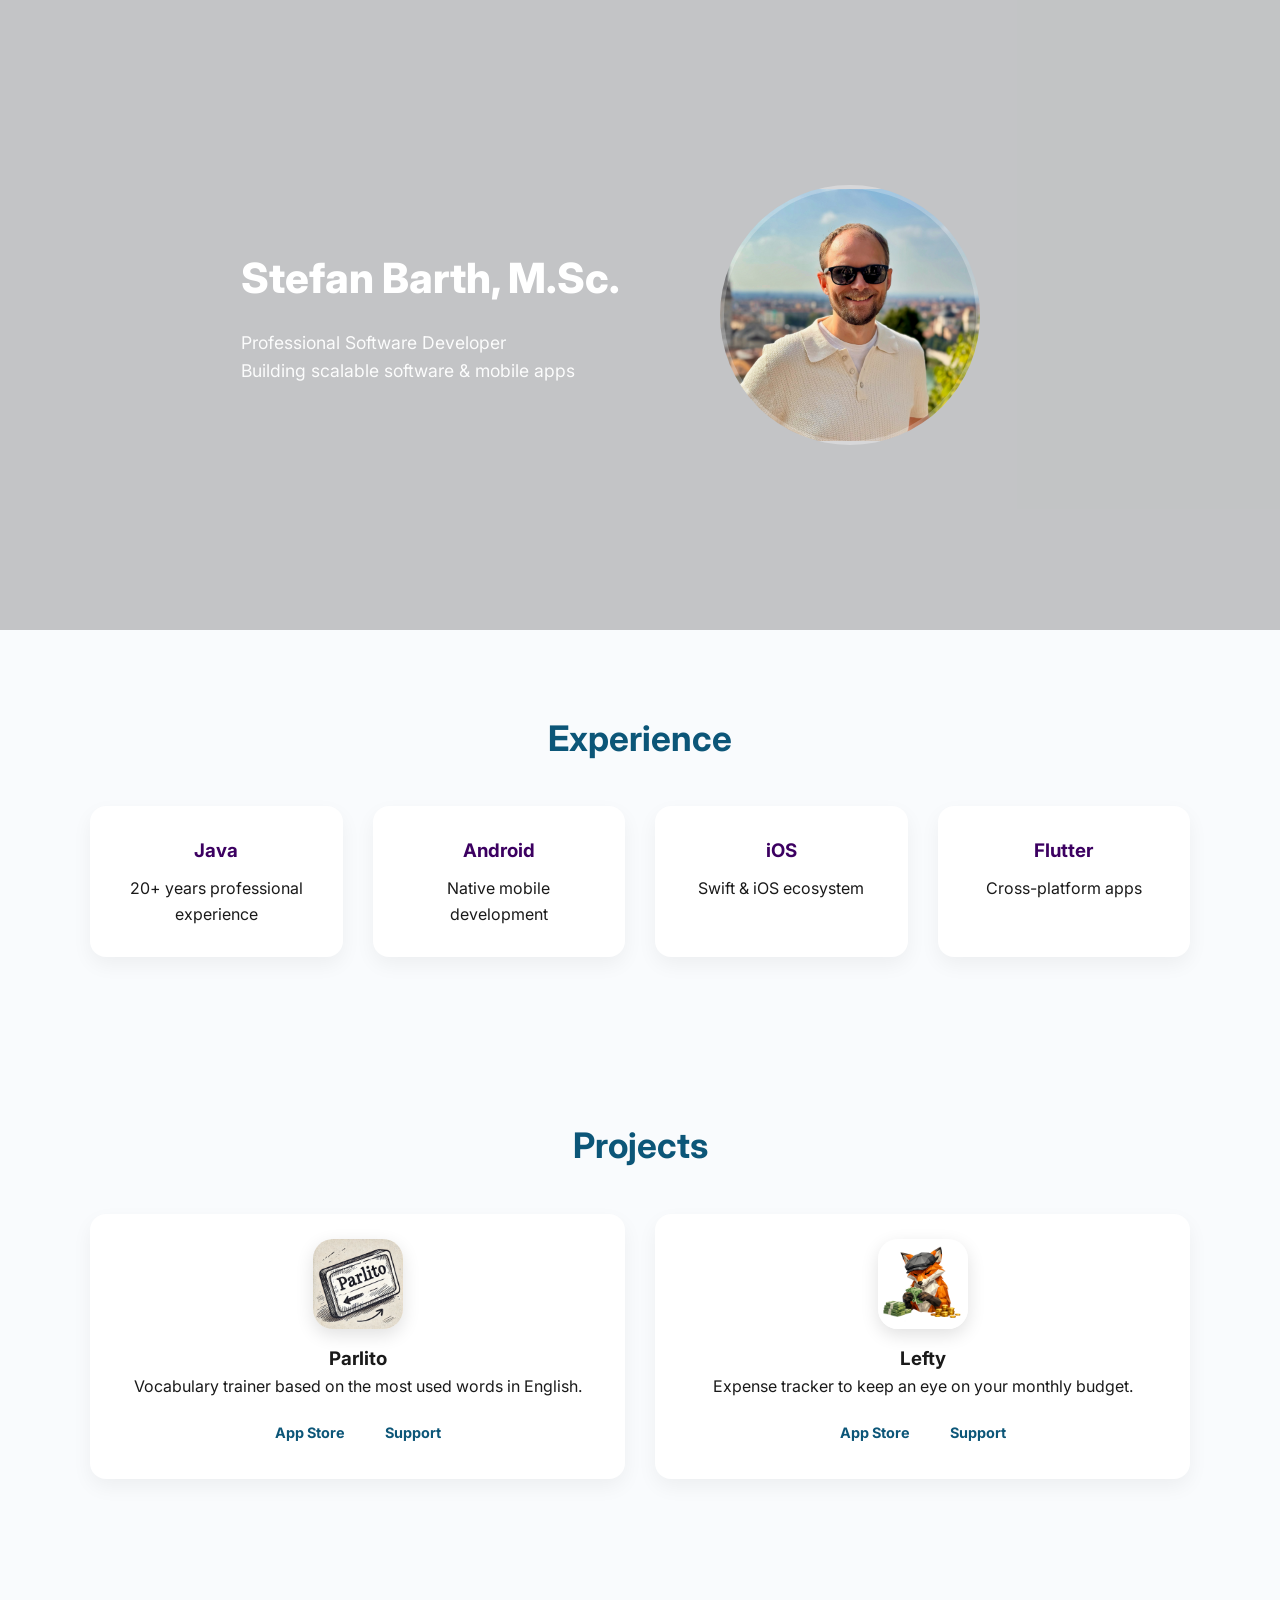
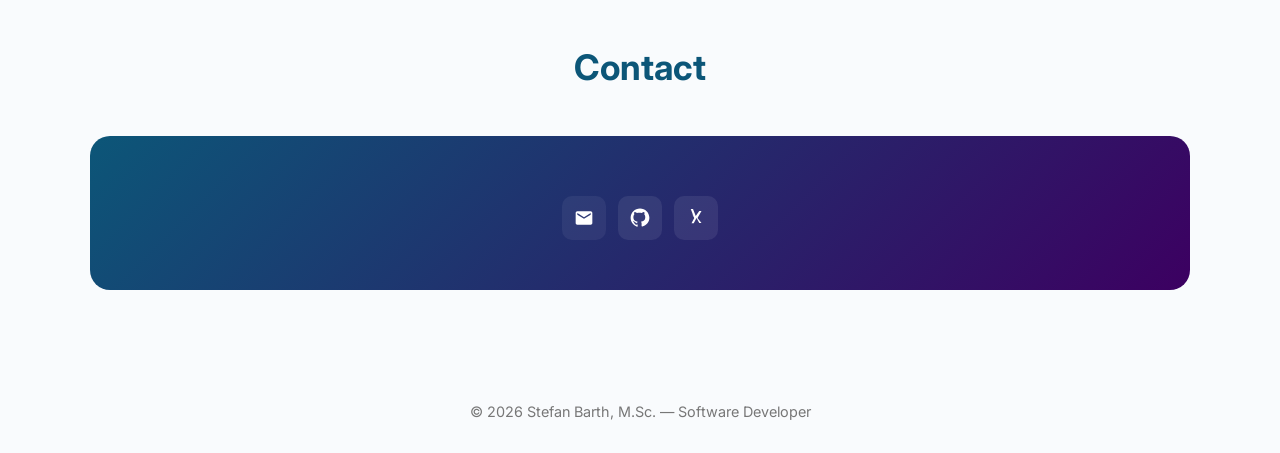
==== commit a16ae2ff: "Add support pages for Lefty and Parlito" ====
--- a/index.html
+++ b/index.html
@@ -93,6 +93,7 @@
 
     <div class="badges">
     <a class="store-badge" data-i18n="storeBadge" href="https://apps.apple.com/us/app/parlito/id6627338671" target="_blank" rel="noopener noreferrer">App Store</a>
+    <a class="store-badge" data-i18n="supportBadge" href="support-parlito.html">Support</a>
     </div>
 
 </div>
@@ -107,6 +108,7 @@
 
     <div class="badges">
     <a class="store-badge" data-i18n="storeBadge" href="https://apps.apple.com/us/app/lefty-budget-tracker/id6758635422" target="_blank" rel="noopener noreferrer">App Store</a>
+    <a class="store-badge" data-i18n="supportBadge" href="support-lefty.html">Support</a>
     </div>
 
 </div>
--- a/assets/style.css
+++ b/assets/style.css
@@ -61,6 +61,10 @@
     color: white;
     padding: 60px 0;
     position: relative;
+}
+
+header.header-lefty {
+    background-image: url("../assets/images/background-header-lefty.png");
 }
 
 /* neutral overlay for legibility (no color tint) */
@@ -149,6 +153,11 @@
     animation: float 6s ease-in-out infinite;
 }
 
+.profile-photo.profile-photo--lefty {
+    background-image: url("images/app_icon-lefty.png");
+    border-radius: 24px;
+}
+
 /* ================= Sections ================= */
 h2 {
     font-size: 2.2rem;
@@ -246,6 +255,11 @@
 /* Badges */
 .badges {
     margin-top: 12px;
+    display: flex;
+    gap: 12px;
+    justify-content: center;
+    align-items: center;
+    flex-wrap: wrap;
 }
 
 .store-badge {
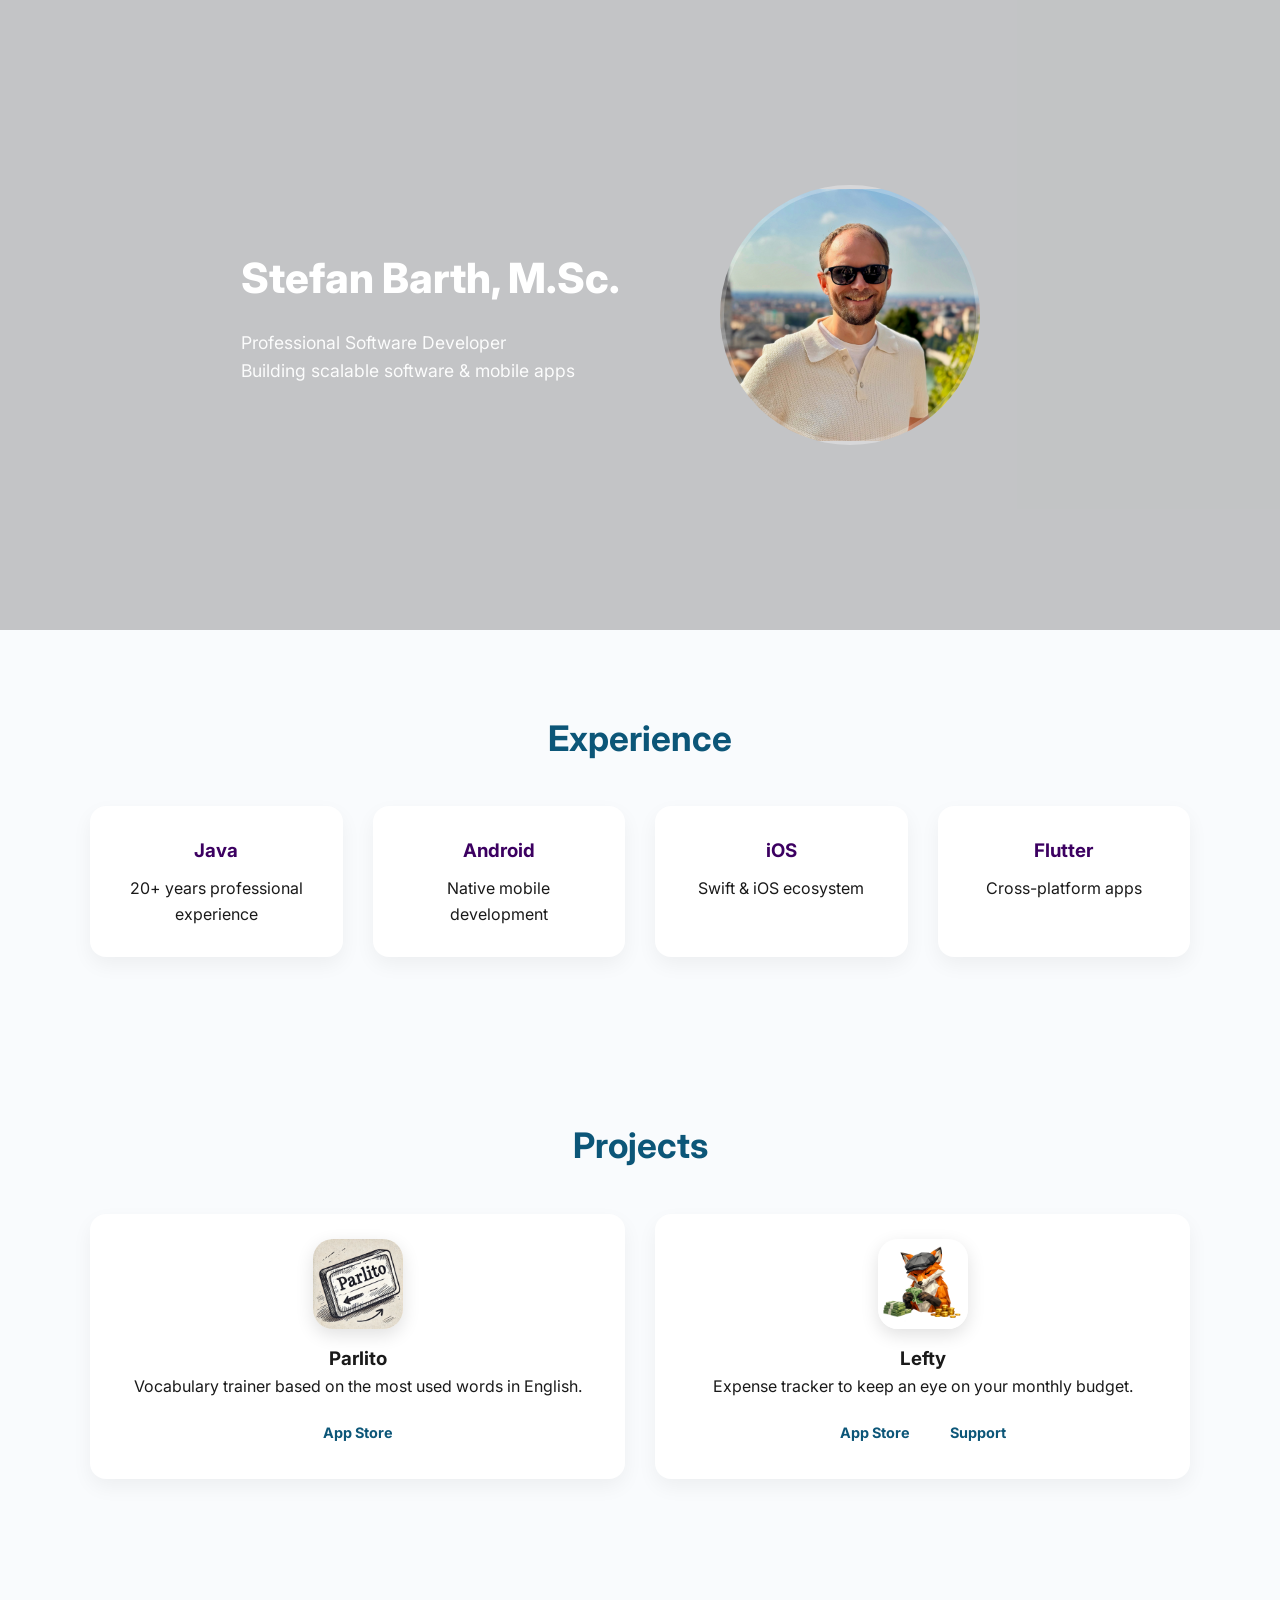
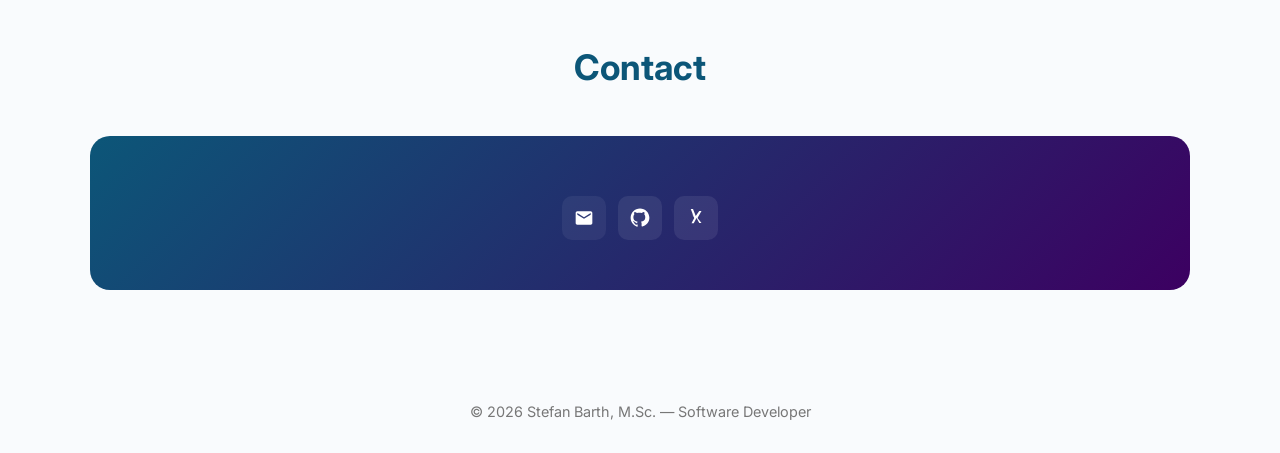
==== commit 476b7396: "Update homepage" ====
--- a/index.html
+++ b/index.html
@@ -93,7 +93,7 @@
 
     <div class="badges">
     <a class="store-badge" data-i18n="storeBadge" href="https://apps.apple.com/us/app/parlito/id6627338671" target="_blank" rel="noopener noreferrer">App Store</a>
-    <a class="store-badge" data-i18n="supportBadge" href="support-parlito.html">Support</a>
+    <!--a class="store-badge" data-i18n="supportBadge" href="support-parlito.html">Support</a-->
     </div>
 
 </div>
--- a/assets/style.css
+++ b/assets/style.css
@@ -213,6 +213,120 @@
     box-shadow: 0 18px 40px rgba(0,0,0,0.12);
 }
 
+/* ================= Lefty Support Page ================= */
+.lefty-section {
+    padding: 56px 20px;
+}
+
+.lefty-section-alt {
+    background: rgba(12, 86, 120, 0.04);
+}
+
+.lefty-sections {
+    max-width: 900px;
+}
+
+.lefty-card {
+    background: white;
+    border-radius: 18px;
+    padding: 34px;
+    box-shadow: 0 10px 26px rgba(0,0,0,0.06);
+}
+
+.lefty-card h2 {
+    text-align: left;
+    margin-bottom: 14px;
+    font-size: 2rem;
+}
+
+.lefty-lead {
+    font-size: 1.05rem;
+    margin-bottom: 18px;
+    color: var(--dark);
+}
+
+.lefty-list {
+    list-style: none;
+    display: grid;
+    gap: 8px;
+    margin: 8px 0 20px;
+}
+
+.lefty-list li {
+    position: relative;
+    background: transparent;
+    border-radius: 0;
+    padding: 10px 0 10px 30px;
+    border-left: none;
+    border-bottom: 1px solid rgba(12, 86, 120, 0.14);
+    font-weight: 500;
+    text-align: left;
+}
+
+.lefty-list li::before {
+    content: "";
+    position: absolute;
+    left: 8px;
+    top: 50%;
+    width: 8px;
+    height: 8px;
+    border-radius: 50%;
+    background: var(--primary);
+    transform: translateY(-50%);
+}
+
+.lefty-list-negative li::before {
+    width: 10px;
+    height: 10px;
+    border-radius: 2px;
+    background: var(--secondary);
+}
+
+.lefty-list li:last-child {
+    border-bottom: none;
+}
+
+.faq-list {
+    display: grid;
+    gap: 12px;
+    margin-top: 8px;
+}
+
+.faq-item {
+    border: 1px solid rgba(12, 86, 120, 0.14);
+    border-radius: 12px;
+    background: var(--light);
+    overflow: hidden;
+}
+
+.faq-item summary {
+    cursor: pointer;
+    font-weight: 700;
+    color: var(--primary);
+    padding: 14px 16px;
+    list-style: none;
+}
+
+.faq-item summary::-webkit-details-marker {
+    display: none;
+}
+
+.faq-item summary::after {
+    content: "+";
+    float: right;
+    color: var(--secondary);
+    font-weight: 800;
+}
+
+.faq-item[open] summary::after {
+    content: "−";
+}
+
+.faq-item p {
+    padding: 0 16px 14px;
+    color: var(--dark);
+}
+
 /* App Icon */
 .app-icon {
     width: 90px;
@@ -273,6 +387,14 @@
     font-size: 0.9rem;
 }
 
+.header-lefty .store-badge {
+    color: white;
+}
+
+.header-lefty .store-badge::after {
+    background: white;
+}
+
 /* ================= Links ================= */
 a {
     color: var(--primary);
@@ -395,4 +517,12 @@
         flex-direction: column;
         gap: 12px;
     }
-}
+
+    .lefty-card {
+        padding: 24px;
+    }
+
+    .lefty-card h2 {
+        font-size: 1.7rem;
+    }
+}
